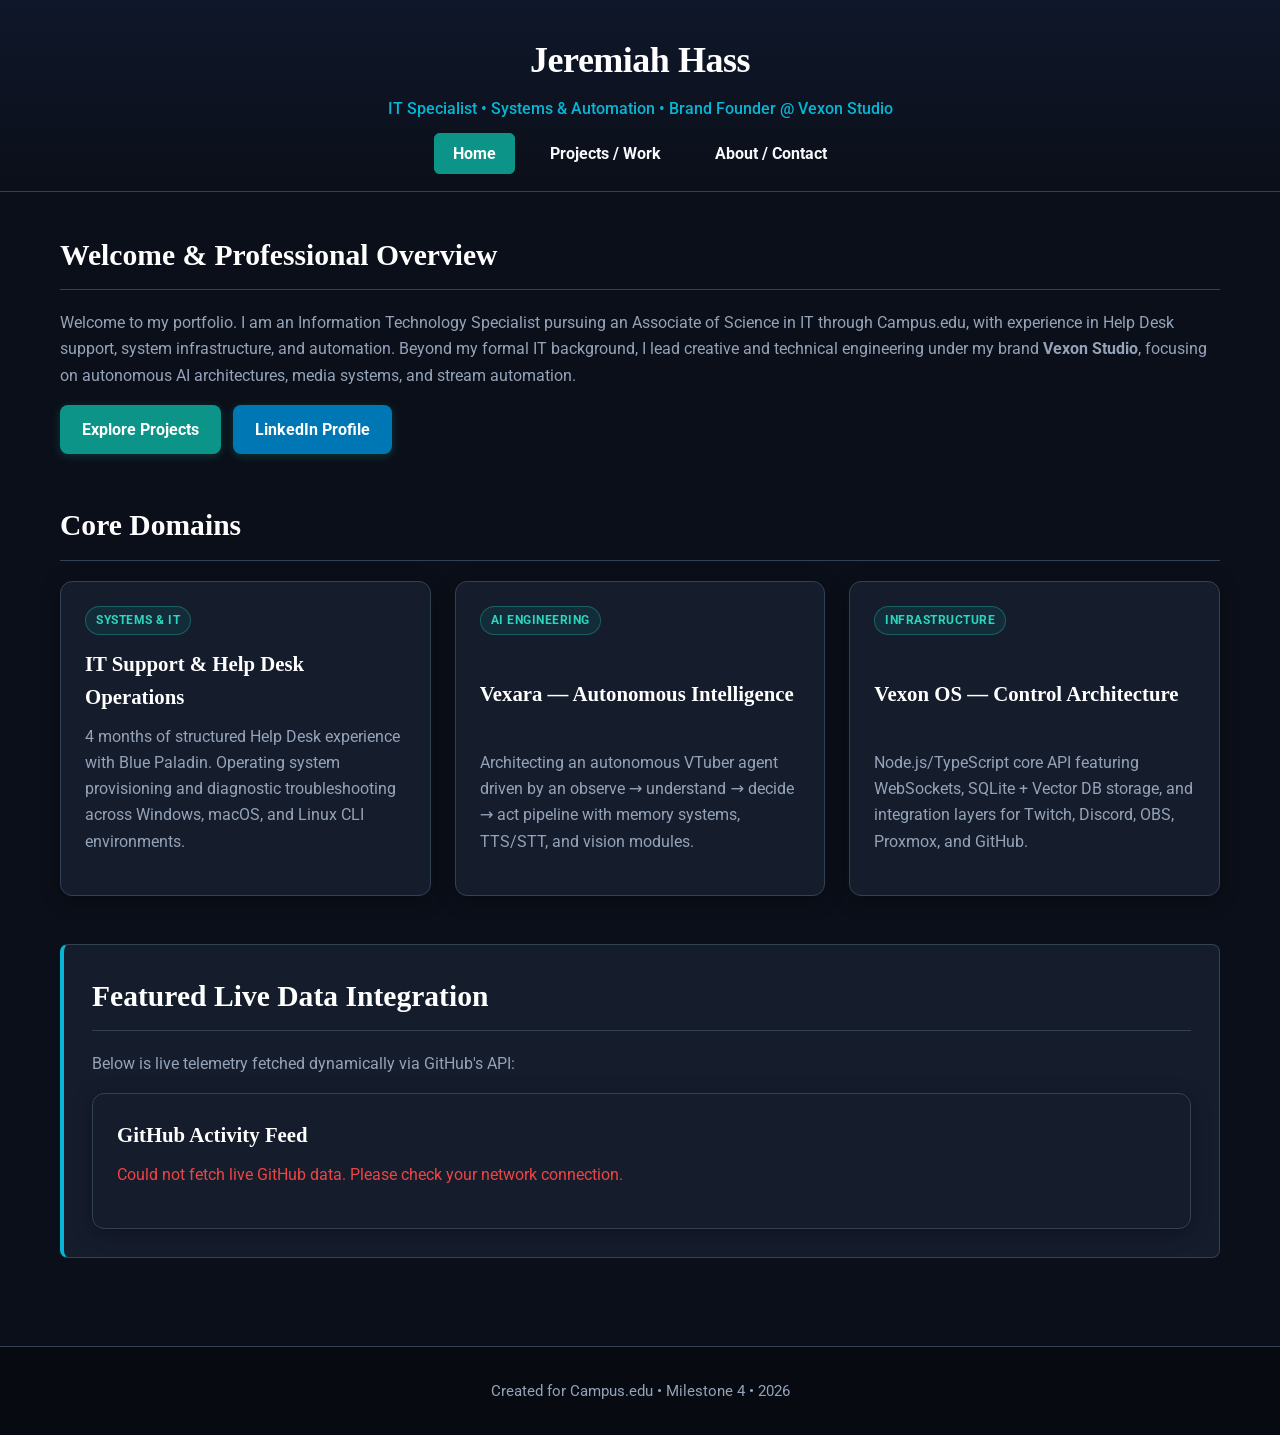
==== index.html @ c4878b01 "Here is homework done" ====
<!DOCTYPE html>
<html lang="en">
<head>
    <meta charset="UTF-8">
    <meta name="viewport" content="width=device-width, initial-scale=1.0">
    <title>Home - Jeremiah Hass Portfolio</title>
    <link rel="preconnect" href="https://fonts.googleapis.com">
    <link rel="preconnect" href="https://fonts.gstatic.com" crossorigin>
    <link href="https://fonts.googleapis.com/css2?family=Roboto:wght@400;700&display=swap" rel="stylesheet">
    <link rel="stylesheet" href="css/style.css">
</head>
<body>
    <header>
        <h1>Jeremiah Hass</h1>
        <p>IT Specialist • Systems & Automation • Brand Founder @ Vexon Studio</p>
        <nav aria-label="Main Navigation">
            <ul class="nav-list">
                <li><a href="index.html" aria-current="page">Home</a></li>
                <li><a href="projects.html">Projects / Work</a></li>
                <li><a href="about.html">About / Contact</a></li>
            </ul>
        </nav>
    </header>

    <main>
        <section aria-labelledby="welcome-heading">
            <h2 id="welcome-heading">Welcome & Professional Overview</h2>
            <p>Welcome to my portfolio. I am an Information Technology Specialist pursuing an Associate of Science in IT through Campus.edu, with experience in Help Desk support, system infrastructure, and automation. Beyond my formal IT background, I lead creative and technical engineering under my brand <strong>Vexon Studio</strong>, focusing on autonomous AI architectures, media systems, and stream automation.</p>
            <div style="display: flex; gap: 12px; flex-wrap: wrap; margin-top: 16px;">
                <a class="button" href="projects.html">Explore Projects</a>
                <a class="button" href="https://www.linkedin.com/in/jeremiahmhass/" target="_blank" rel="noopener noreferrer" style="background-color: #0077b5;">LinkedIn Profile</a>
            </div>
        </section>

        <section aria-labelledby="focus-heading">
            <h2 id="focus-heading">Core Domains</h2>
            <div class="cards">
                <article class="card">
                    <span class="card-tag">Systems & IT</span>
                    <h3>IT Support & Help Desk Operations</h3>
                    <p>4 months of structured Help Desk experience with Blue Paladin. Operating system provisioning and diagnostic troubleshooting across Windows, macOS, and Linux CLI environments.</p>
                </article>
                <article class="card">
                    <span class="card-tag">AI Engineering</span>
                    <h3>Vexara — Autonomous Intelligence</h3>
                    <p>Architecting an autonomous VTuber agent driven by an observe → understand → decide → act pipeline with memory systems, TTS/STT, and vision modules.</p>
                </article>
                <article class="card">
                    <span class="card-tag">Infrastructure</span>
                    <h3>Vexon OS — Control Architecture</h3>
                    <p>Node.js/TypeScript core API featuring WebSockets, SQLite + Vector DB storage, and integration layers for Twitch, Discord, OBS, Proxmox, and GitHub.</p>
                </article>
            </div>
        </section>

        <section id="featured" aria-labelledby="featured-heading">
            <h2 id="featured-heading">Featured Live Data Integration</h2>
            <p>Below is live telemetry fetched dynamically via GitHub's API:</p>
            <!-- Injected via script.js -->
        </section>
    </main>

    <footer>
        <p>Created for Campus.edu • Milestone 4</p>
    </footer>

    <script src="js/script.js" defer></script>
</body>
</html>
---- css/style.css ----
/* --- Global Resets & Design Tokens --- */
:root {
    --bg-main: #0B0F19;           /* Deep space slate background */
    --bg-card: #151C2C;           /* Dark slate card container */
    --bg-card-hover: #1E293B;     /* Slightly lighter slate for card hover state */
    --text-primary: #F8FAFC;      /* High-contrast crisp white body text */
    --text-muted: #94A3B8;        /* Soft muted blue-gray for secondary text */
    --brand-primary: #1E293B;     /* Deep header/footer container tone */
    --brand-accent: #0D9488;      /* Vibrant Teal primary action color */
    --brand-accent-hover: #14B8A6;/* Lighter Teal hover state */
    --brand-neon: #06B6D4;        /* Cyan accent highlight */
    --error-color: #EF4444;       /* High contrast alert red */
    --success-bg: #064E3B;        /* Dark emerald success container */
    --success-text: #6EE7B7;      /* Bright mint success text */
    --border-color: #334155;     /* Subtle divider border */
    --focus-ring: #38BDF8;        /* Bright accessibility outline ring */
}

* {
    margin: 0;
    padding: 0;
    box-sizing: border-box;
}

body {
    font-family: 'Roboto', system-ui, -apple-system, sans-serif;
    background-color: var(--bg-main);
    color: var(--text-primary);
    line-height: 1.6;
    display: flex;
    flex-direction: column;
    min-height: 100vh;
}

/* --- Focus States for Accessibility --- */
a:focus-visible,
button:focus-visible,
input:focus-visible,
textarea:focus-visible,
select:focus-visible {
    outline: 3px solid var(--focus-ring);
    outline-offset: 3px;
}

/* --- Header & Navigation --- */
header {
    background: linear-gradient(180deg, #0F172A 0%, var(--bg-main) 100%);
    border-bottom: 1px solid var(--border-color);
    color: #ffffff;
    padding: 32px 16px 24px;
    text-align: center;
}

header h1 {
    font-family: Georgia, serif;
    font-size: 2.25rem;
    margin-bottom: 6px;
    color: #ffffff;
    letter-spacing: -0.5px;
}

header p {
    font-size: 1rem;
    color: var(--brand-neon);
    font-weight: 500;
    margin-bottom: 20px;
}

nav {
    display: flex;
    justify-content: center;
    align-items: center;
    position: relative;
}

.nav-list {
    display: flex;
    gap: 16px;
    list-style: none;
    flex-wrap: wrap;
    justify-content: center;
}

nav a {
    color: var(--text-primary);
    text-decoration: none;
    font-weight: 700;
    padding: 10px 18px;
    border-radius: 6px;
    border: 1px solid transparent;
    transition: all 0.2s ease;
}

nav a:hover {
    background-color: rgba(255, 255, 255, 0.05);
    border-color: var(--border-color);
    color: var(--brand-neon);
}

nav a[aria-current="page"] {
    background-color: var(--brand-accent);
    color: #ffffff;
    border-color: var(--brand-accent);
}

/* Mobile Nav Menu Toggling */
.menu-toggle {
    display: none;
    background: var(--bg-card);
    border: 1px solid var(--border-color);
    color: #ffffff;
    font-size: 1rem;
    padding: 10px 20px;
    border-radius: 6px;
    cursor: pointer;
    font-weight: bold;
}

@media (max-width: 768px) {
    .menu-toggle {
        display: inline-block;
    }

    .nav-list {
        display: none;
        flex-direction: column;
        width: 100%;
        margin-top: 12px;
        gap: 8px;
    }

    .nav-list.show {
        display: flex;
    }

    .nav-list li {
        width: 100%;
    }

    nav a {
        display: block;
        padding: 12px;
        background-color: var(--bg-card);
        border: 1px solid var(--border-color);
    }
}

@media (max-width: 320px) {
    body {
        font-size: 0.95rem;
    }
    header h1 {
        font-size: 1.5rem;
    }
}

/* --- Layout & Typography --- */
main {
    max-width: 1200px;
    width: 100%;
    margin: 0 auto;
    padding: 40px 20px;
    flex: 1;
}

section {
    margin-bottom: 48px;
}

h2 {
    font-family: Georgia, serif;
    font-size: 1.85rem;
    color: #ffffff;
    margin-bottom: 20px;
    border-bottom: 1px solid var(--border-color);
    padding-bottom: 10px;
    display: flex;
    align-items: center;
    gap: 8px;
}

h3 {
    font-family: Georgia, serif;
    font-size: 1.3rem;
    color: #ffffff;
    margin-bottom: 10px;
}

p {
    color: var(--text-muted);
    margin-bottom: 16px;
    font-size: 1.025rem;
}

a {
    color: var(--brand-neon);
    text-decoration: underline;
}

a:hover {
    color: #38BDF8;
}

/* --- Component Styles --- */
.cards {
    display: grid;
    grid-template-columns: repeat(auto-fit, minmax(300px, 1fr));
    gap: 24px;
}

.card {
    background-color: var(--bg-card);
    border: 1px solid var(--border-color);
    border-radius: 12px;
    padding: 24px;
    box-shadow: 0 4px 20px rgba(0, 0, 0, 0.3);
    display: flex;
    flex-direction: column;
    justify-content: space-between;
    transition: transform 0.2s ease, border-color 0.2s ease, background-color 0.2s ease;
}

.card:hover {
    transform: translateY(-4px);
    border-color: var(--brand-accent);
    background-color: var(--bg-card-hover);
}

.card-tag {
    display: inline-block;
    background-color: rgba(13, 148, 136, 0.15);
    color: #2DD4BF;
    border: 1px solid rgba(45, 212, 191, 0.3);
    font-size: 0.75rem;
    font-weight: 700;
    text-transform: uppercase;
    padding: 4px 10px;
    border-radius: 20px;
    margin-bottom: 12px;
    width: fit-content;
    letter-spacing: 0.5px;
}

.button {
    display: inline-block;
    background-color: var(--brand-accent);
    color: #ffffff;
    padding: 12px 22px;
    border-radius: 8px;
    text-decoration: none;
    font-weight: 700;
    border: none;
    cursor: pointer;
    text-align: center;
    transition: all 0.2s ease;
    box-shadow: 0 2px 10px rgba(13, 148, 136, 0.3);
}

.button:hover {
    background-color: var(--brand-accent-hover);
    color: #ffffff;
    box-shadow: 0 4px 15px rgba(20, 184, 166, 0.4);
}

#featured {
    border-left: 4px solid var(--brand-neon);
    background-color: var(--bg-card);
    border-top: 1px solid var(--border-color);
    border-right: 1px solid var(--border-color);
    border-bottom: 1px solid var(--border-color);
    padding: 28px;
    border-radius: 8px;
}

/* Project Filter Controls */
.filter-container {
    display: flex;
    gap: 12px;
    flex-wrap: wrap;
    margin-bottom: 28px;
}

.filter-btn {
    background-color: var(--bg-card);
    color: var(--text-muted);
    border: 1px solid var(--border-color);
    padding: 10px 20px;
    border-radius: 24px;
    cursor: pointer;
    font-weight: 700;
    transition: all 0.2s ease;
}

.filter-btn:hover {
    color: #ffffff;
    border-color: var(--brand-neon);
}

.filter-btn.active {
    background-color: var(--brand-accent);
    color: #ffffff;
    border-color: var(--brand-accent);
}

/* --- Form Styles --- */
form {
    background-color: var(--bg-card);
    padding: 32px;
    border: 1px solid var(--border-color);
    border-radius: 12px;
    box-shadow: 0 4px 20px rgba(0, 0, 0, 0.25);
}

fieldset {
    border: none;
    padding: 0;
}

legend {
    font-size: 1.25rem;
    font-weight: bold;
    color: #ffffff;
    margin-bottom: 20px;
}

.form-group {
    margin-bottom: 24px;
}

.form-group label {
    display: block;
    margin-bottom: 8px;
    font-weight: 700;
    color: var(--text-primary);
}

.form-group input,
.form-group textarea,
.form-group select {
    width: 100%;
    padding: 12px 16px;
    border: 1px solid var(--border-color);
    border-radius: 8px;
    font-size: 1rem;
    background-color: #0B0F19;
    color: #ffffff;
    transition: border-color 0.2s ease;
}

.form-group input:focus,
.form-group textarea:focus,
.form-group select:focus {
    border-color: var(--brand-neon);
}

.required-star {
    color: var(--error-color);
}

.error-message {
    color: var(--error-color);
    font-size: 0.875rem;
    font-weight: bold;
    display: block;
    margin-top: 8px;
}

input[aria-invalid="true"],
textarea[aria-invalid="true"],
select[aria-invalid="true"] {
    border-color: var(--error-color);
    background-color: #1F1315;
}

.success-message {
    background-color: var(--success-bg);
    color: var(--success-text);
    padding: 18px;
    border-radius: 8px;
    border: 1px solid #059669;
    margin-top: 20px;
    font-weight: bold;
}

/* Code Blocks / Flow Diagrams */
pre {
    background: #090D16 !important;
    border: 1px solid var(--border-color);
    color: #38BDF8 !important;
}

/* --- Footer --- */
footer {
    background-color: #070A10;
    border-top: 1px solid var(--border-color);
    color: var(--text-muted);
    text-align: center;
    padding: 32px 16px;
    margin-top: auto;
}

footer p {
    color: var(--text-muted);
    margin: 0;
    font-size: 0.95rem;
}
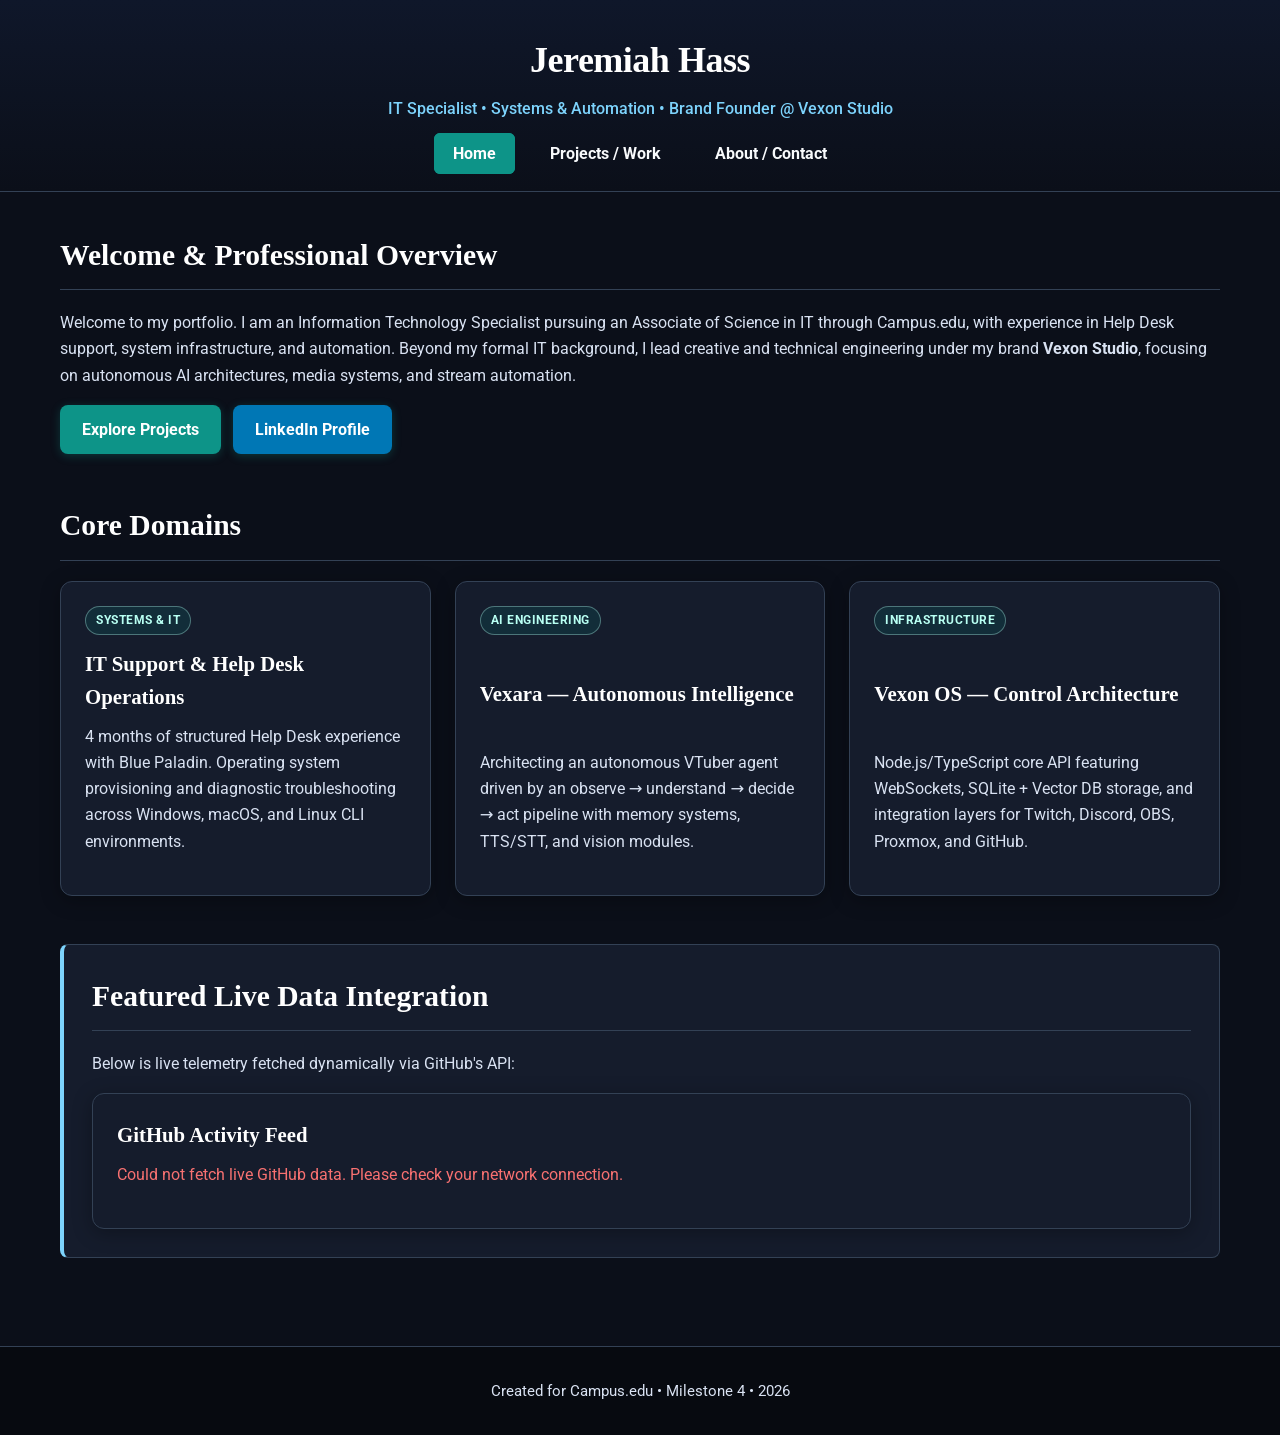
==== commit 43232c5d: "fixed the issue with the navigation bar not displaying correctly on mobile devices. Adjusted CSS sty" ====
--- a/index.html
+++ b/index.html
@@ -1,3 +1,4 @@
+
 <!DOCTYPE html>
 <html lang="en">
 <head>
@@ -14,7 +15,7 @@
         <h1>Jeremiah Hass</h1>
         <p>IT Specialist • Systems & Automation • Brand Founder @ Vexon Studio</p>
         <nav aria-label="Main Navigation">
-            <ul class="nav-list">
+            <ul class="nav-list" id="primary-navigation">
                 <li><a href="index.html" aria-current="page">Home</a></li>
                 <li><a href="projects.html">Projects / Work</a></li>
                 <li><a href="about.html">About / Contact</a></li>
@@ -66,4 +67,4 @@
 
     <script src="js/script.js" defer></script>
 </body>
-</html>+</html>
--- a/css/style.css
+++ b/css/style.css
@@ -4,14 +4,14 @@
     --bg-card: #151C2C;           /* Dark slate card container */
     --bg-card-hover: #1E293B;     /* Slightly lighter slate for card hover state */
     --text-primary: #F8FAFC;      /* High-contrast crisp white body text */
-    --text-muted: #94A3B8;        /* Soft muted blue-gray for secondary text */
+    --text-muted: #D9E2F2;        /* Improved contrast for secondary text */
     --brand-primary: #1E293B;     /* Deep header/footer container tone */
     --brand-accent: #0D9488;      /* Vibrant Teal primary action color */
     --brand-accent-hover: #14B8A6;/* Lighter Teal hover state */
-    --brand-neon: #06B6D4;        /* Cyan accent highlight */
-    --error-color: #EF4444;       /* High contrast alert red */
+    --brand-neon: #7DD3FC;        /* Stronger cyan accent for dark backgrounds */
+    --error-color: #F87171;       /* High contrast alert red */
     --success-bg: #064E3B;        /* Dark emerald success container */
-    --success-text: #6EE7B7;      /* Bright mint success text */
+    --success-text: #A7F3D0;      /* Bright mint success text */
     --border-color: #334155;     /* Subtle divider border */
     --focus-ring: #38BDF8;        /* Bright accessibility outline ring */
 }
@@ -229,8 +229,8 @@
 .card-tag {
     display: inline-block;
     background-color: rgba(13, 148, 136, 0.15);
-    color: #2DD4BF;
-    border: 1px solid rgba(45, 212, 191, 0.3);
+    color: #B8FFF2;
+    border: 1px solid rgba(184, 255, 242, 0.35);
     font-size: 0.75rem;
     font-weight: 700;
     text-transform: uppercase;
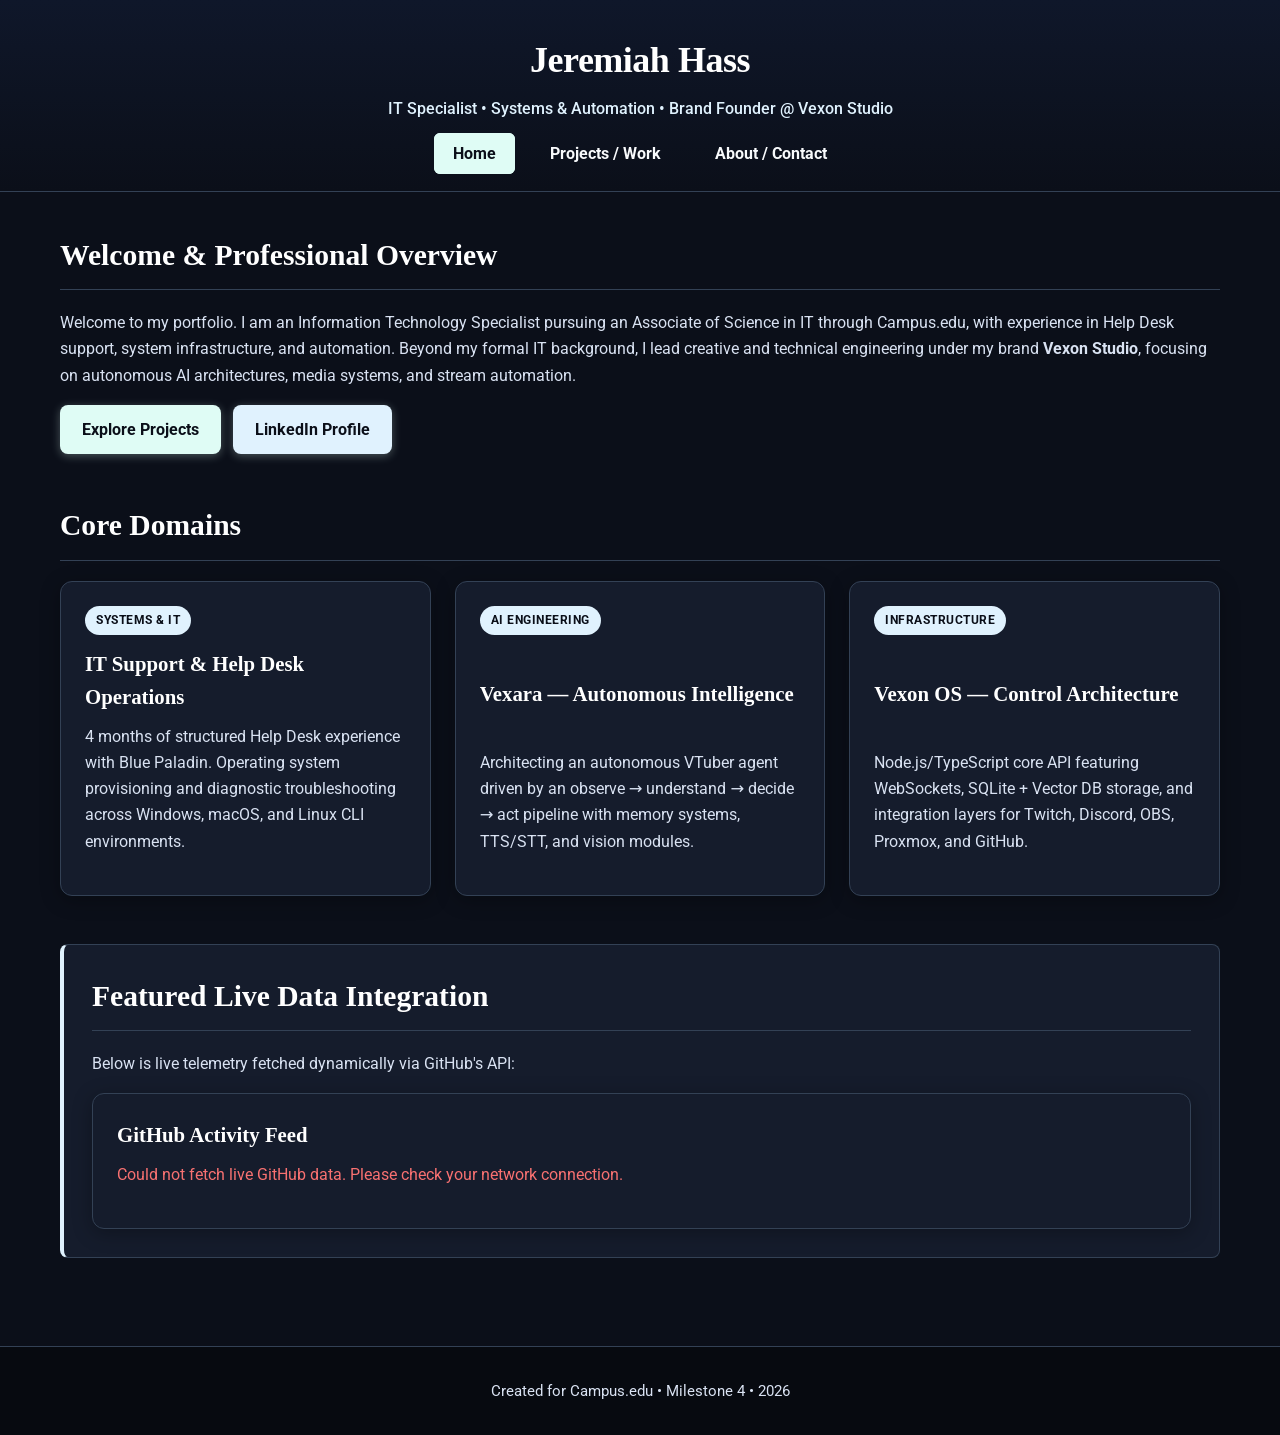
==== commit 44cfaf78: "patch the wave issues hopefuly" ====
--- a/index.html
+++ b/index.html
@@ -29,7 +29,7 @@
             <p>Welcome to my portfolio. I am an Information Technology Specialist pursuing an Associate of Science in IT through Campus.edu, with experience in Help Desk support, system infrastructure, and automation. Beyond my formal IT background, I lead creative and technical engineering under my brand <strong>Vexon Studio</strong>, focusing on autonomous AI architectures, media systems, and stream automation.</p>
             <div style="display: flex; gap: 12px; flex-wrap: wrap; margin-top: 16px;">
                 <a class="button" href="projects.html">Explore Projects</a>
-                <a class="button" href="https://www.linkedin.com/in/jeremiahmhass/" target="_blank" rel="noopener noreferrer" style="background-color: #0077b5;">LinkedIn Profile</a>
+                <a class="button" href="https://www.linkedin.com/in/jeremiahmhass/" target="_blank" rel="noopener noreferrer" style="background-color: #E0F2FE; color: #0B0F19;">LinkedIn Profile</a>
             </div>
         </section>
 
--- a/css/style.css
+++ b/css/style.css
@@ -6,9 +6,9 @@
     --text-primary: #F8FAFC;      /* High-contrast crisp white body text */
     --text-muted: #D9E2F2;        /* Improved contrast for secondary text */
     --brand-primary: #1E293B;     /* Deep header/footer container tone */
-    --brand-accent: #0D9488;      /* Vibrant Teal primary action color */
-    --brand-accent-hover: #14B8A6;/* Lighter Teal hover state */
-    --brand-neon: #7DD3FC;        /* Stronger cyan accent for dark backgrounds */
+    --brand-accent: #DFFCF5;      /* Light teal action color with dark text */
+    --brand-accent-hover: #B8FFF2;/* Slightly darker hover state */
+    --brand-neon: #E0F2FE;        /* High-contrast light cyan for dark backgrounds */
     --error-color: #F87171;       /* High contrast alert red */
     --success-bg: #064E3B;        /* Dark emerald success container */
     --success-text: #A7F3D0;      /* Bright mint success text */
@@ -94,12 +94,12 @@
 nav a:hover {
     background-color: rgba(255, 255, 255, 0.05);
     border-color: var(--border-color);
-    color: var(--brand-neon);
+    color: #F8FAFC;
 }
 
 nav a[aria-current="page"] {
     background-color: var(--brand-accent);
-    color: #ffffff;
+    color: #0B0F19;
     border-color: var(--brand-accent);
 }
 
@@ -198,7 +198,7 @@
 }
 
 a:hover {
-    color: #38BDF8;
+    color: #F8FAFC;
 }
 
 /* --- Component Styles --- */
@@ -228,9 +228,9 @@
 
 .card-tag {
     display: inline-block;
-    background-color: rgba(13, 148, 136, 0.15);
-    color: #B8FFF2;
-    border: 1px solid rgba(184, 255, 242, 0.35);
+    background-color: #E0F2FE;
+    color: #0B0F19;
+    border: 1px solid rgba(224, 242, 254, 0.6);
     font-size: 0.75rem;
     font-weight: 700;
     text-transform: uppercase;
@@ -244,7 +244,7 @@
 .button {
     display: inline-block;
     background-color: var(--brand-accent);
-    color: #ffffff;
+    color: #0B0F19;
     padding: 12px 22px;
     border-radius: 8px;
     text-decoration: none;
@@ -253,13 +253,13 @@
     cursor: pointer;
     text-align: center;
     transition: all 0.2s ease;
-    box-shadow: 0 2px 10px rgba(13, 148, 136, 0.3);
+    box-shadow: 0 2px 10px rgba(223, 252, 245, 0.3);
 }
 
 .button:hover {
     background-color: var(--brand-accent-hover);
-    color: #ffffff;
-    box-shadow: 0 4px 15px rgba(20, 184, 166, 0.4);
+    color: #0B0F19;
+    box-shadow: 0 4px 15px rgba(184, 255, 242, 0.4);
 }
 
 #featured {
@@ -298,7 +298,7 @@
 
 .filter-btn.active {
     background-color: var(--brand-accent);
-    color: #ffffff;
+    color: #0B0F19;
     border-color: var(--brand-accent);
 }
 
@@ -386,7 +386,7 @@
 pre {
     background: #090D16 !important;
     border: 1px solid var(--border-color);
-    color: #38BDF8 !important;
+    color: #E0F2FE !important;
 }
 
 /* --- Footer --- */
